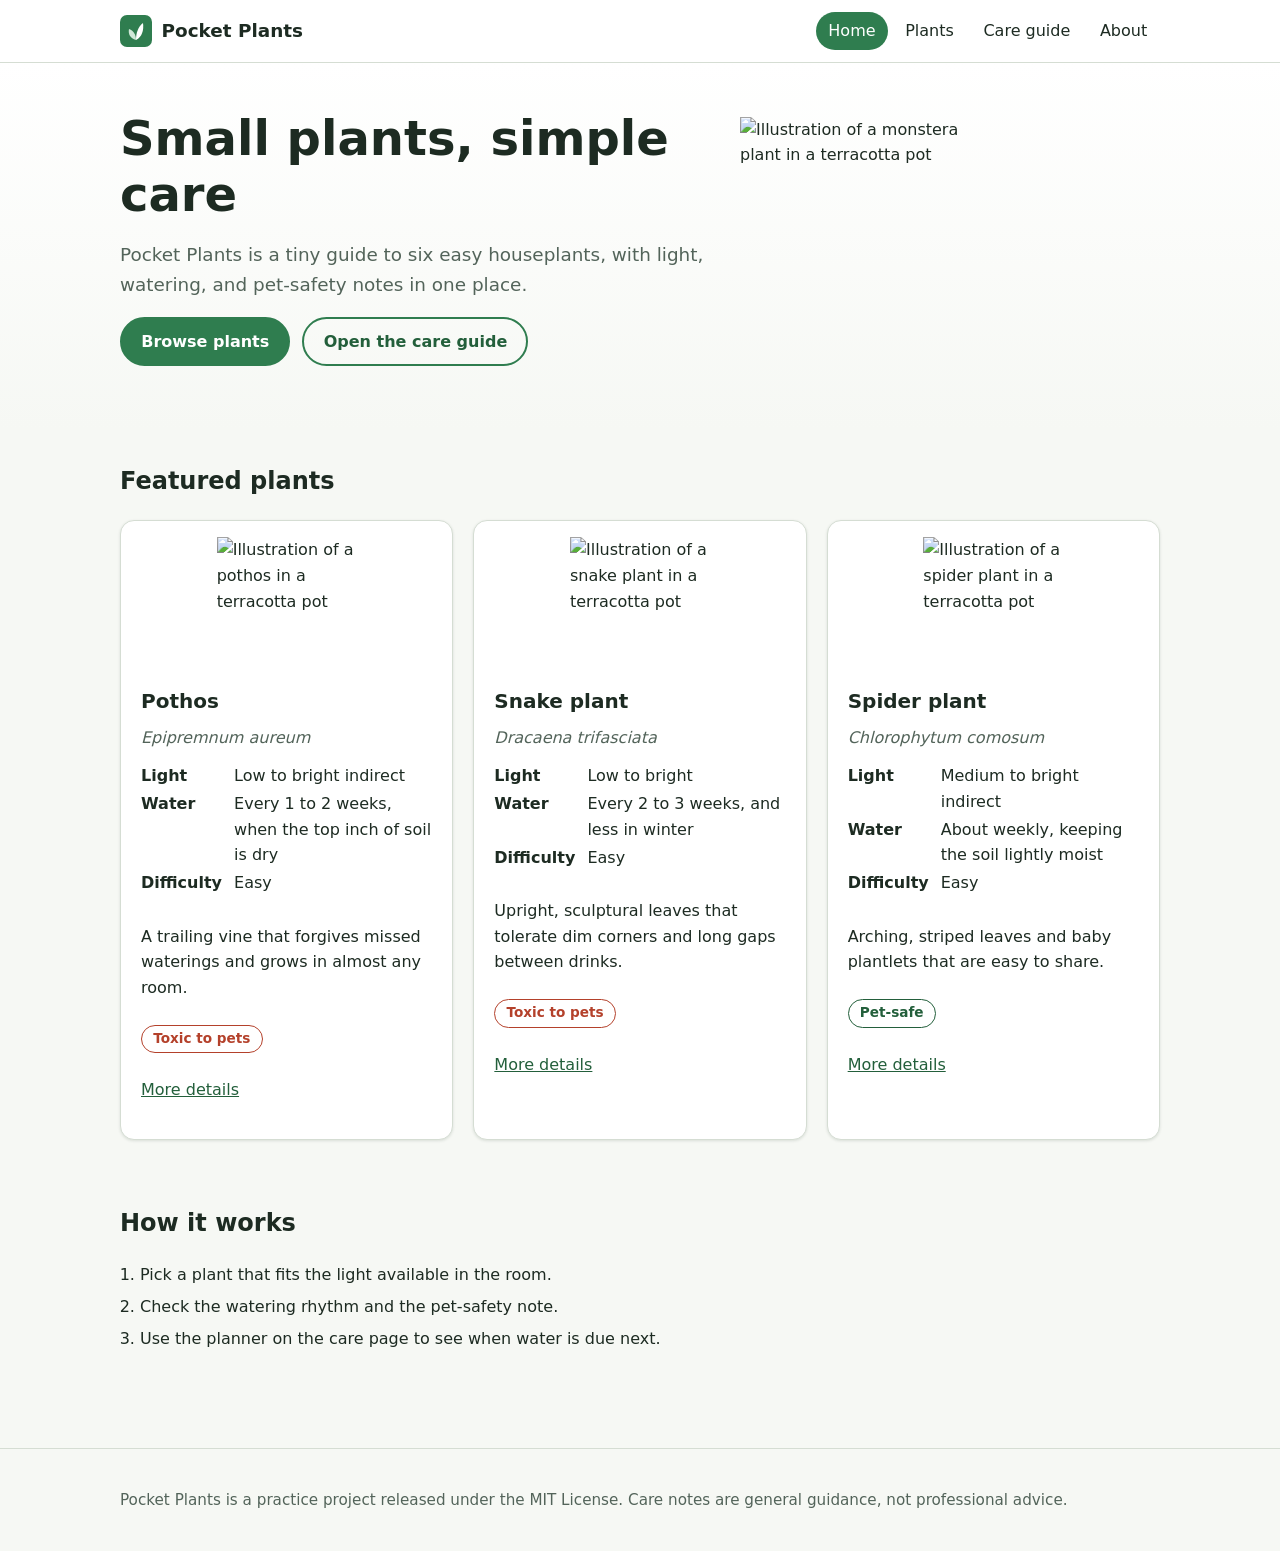
==== index.html @ 539ea081 "Add home page" ====
<!DOCTYPE html>
<html lang="en">
<head>
  <meta charset="utf-8">
  <meta name="viewport" content="width=device-width, initial-scale=1">
  <title>Pocket Plants: Small plants, simple care</title>
  <meta name="description" content="A small guide to six easy houseplants with light, watering, and pet-safety notes.">
  <link rel="icon" href="assets/favicon.svg" type="image/svg+xml">
  <link rel="stylesheet" href="css/styles.css">
</head>
<body>
  <a class="skip-link" href="#main">Skip to content</a>
  <header class="site-header">
    <div class="container header-inner">
      <a class="brand" href="index.html"><img src="assets/favicon.svg" alt="" width="32" height="32"><span>Pocket Plants</span></a>
      <nav aria-label="Main">
        <ul class="nav-list">
        <li><a href="index.html" aria-current="page">Home</a></li>
        <li><a href="plants.html">Plants</a></li>
        <li><a href="care.html">Care guide</a></li>
        <li><a href="about.html">About</a></li>
        </ul>
      </nav>
    </div>
  </header>
  <main id="main">
    <section class="hero">
      <div class="container hero-inner">
        <div>
          <h1>Small plants, simple care</h1>
          <p class="lead">Pocket Plants is a tiny guide to six easy houseplants, with light, watering, and pet-safety notes in one place.</p>
          <p class="actions">
            <a class="button" href="plants.html">Browse plants</a>
            <a class="button button-secondary" href="care.html">Open the care guide</a>
          </p>
        </div>
        <img src="assets/monstera.svg" alt="Illustration of a monstera plant in a terracotta pot" width="260" height="260">
      </div>
    </section>

    <section class="container section">
      <h2>Featured plants</h2>
      <div class="grid">
        <article class="plant-card" id="feature-pothos" data-name="Pothos" data-light="low medium bright" data-pets="toxic">
          <img src="assets/pothos.svg" alt="Illustration of a pothos in a terracotta pot" width="140" height="140">
          <h3>Pothos</h3>
          <p class="latin">Epipremnum aureum</p>
          <dl class="facts">
            <dt>Light</dt><dd>Low to bright indirect</dd>
            <dt>Water</dt><dd>Every 1 to 2 weeks, when the top inch of soil is dry</dd>
            <dt>Difficulty</dt><dd>Easy</dd>
          </dl>
          <p>A trailing vine that forgives missed waterings and grows in almost any room.</p>
          <span class="badge badge-toxic">Toxic to pets</span>
          <p><a href="plants.html#pothos">More details</a></p>
        </article>
        <article class="plant-card" id="feature-snake-plant" data-name="Snake plant" data-light="low medium bright" data-pets="toxic">
          <img src="assets/snake-plant.svg" alt="Illustration of a snake plant in a terracotta pot" width="140" height="140">
          <h3>Snake plant</h3>
          <p class="latin">Dracaena trifasciata</p>
          <dl class="facts">
            <dt>Light</dt><dd>Low to bright</dd>
            <dt>Water</dt><dd>Every 2 to 3 weeks, and less in winter</dd>
            <dt>Difficulty</dt><dd>Easy</dd>
          </dl>
          <p>Upright, sculptural leaves that tolerate dim corners and long gaps between drinks.</p>
          <span class="badge badge-toxic">Toxic to pets</span>
          <p><a href="plants.html#snake-plant">More details</a></p>
        </article>
        <article class="plant-card" id="feature-spider-plant" data-name="Spider plant" data-light="medium bright" data-pets="safe">
          <img src="assets/spider-plant.svg" alt="Illustration of a spider plant in a terracotta pot" width="140" height="140">
          <h3>Spider plant</h3>
          <p class="latin">Chlorophytum comosum</p>
          <dl class="facts">
            <dt>Light</dt><dd>Medium to bright indirect</dd>
            <dt>Water</dt><dd>About weekly, keeping the soil lightly moist</dd>
            <dt>Difficulty</dt><dd>Easy</dd>
          </dl>
          <p>Arching, striped leaves and baby plantlets that are easy to share.</p>
          <span class="badge badge-safe">Pet-safe</span>
          <p><a href="plants.html#spider-plant">More details</a></p>
        </article>
      </div>
    </section>

    <section class="container section">
      <h2>How it works</h2>
      <ol class="steps">
        <li>Pick a plant that fits the light available in the room.</li>
        <li>Check the watering rhythm and the pet-safety note.</li>
        <li>Use the planner on the care page to see when water is due next.</li>
      </ol>
    </section>
  </main>
  <footer class="site-footer">
    <div class="container">
      <p>Pocket Plants is a practice project released under the MIT License. Care notes are general guidance, not professional advice.</p>
    </div>
  </footer>
</body>
</html>
---- css/styles.css ----
:root {
  --bg: #f6f8f4;
  --surface: #ffffff;
  --text: #1d2b22;
  --muted: #53645a;
  --border: #d5ddd3;
  --accent: #2f7d4f;
  --accent-strong: #235f3b;
  --accent-contrast: #ffffff;
  --radius: 14px;
  --shadow: 0 1px 3px rgba(20, 40, 28, 0.12);
  color-scheme: light dark;
}

@media (prefers-color-scheme: dark) {
  :root {
    --bg: #101713;
    --surface: #18221c;
    --text: #e6efe8;
    --muted: #a8b9ae;
    --border: #2c3a31;
    --accent: #6fcf97;
    --accent-strong: #8fe0b0;
    --accent-contrast: #0b1510;
    --shadow: 0 1px 3px rgba(0, 0, 0, 0.5);
  }
}

* { box-sizing: border-box; }

[hidden] { display: none !important; }

body {
  margin: 0;
  background: var(--bg);
  color: var(--text);
  font-family: system-ui, -apple-system, "Segoe UI", Roboto, Helvetica, Arial, sans-serif;
  line-height: 1.6;
}

img { max-width: 100%; height: auto; }

a { color: var(--accent-strong); }

a:focus-visible, button:focus-visible, input:focus-visible, select:focus-visible, summary:focus-visible {
  outline: 3px solid var(--accent);
  outline-offset: 2px;
}

.container { width: min(1040px, 100% - 2rem); margin-inline: auto; }

.skip-link {
  position: absolute;
  left: 1rem;
  top: -4rem;
  padding: 0.5rem 1rem;
  background: var(--accent);
  color: var(--accent-contrast);
  border-radius: 0 0 8px 8px;
  z-index: 10;
}
.skip-link:focus { top: 0; }

.site-header { background: var(--surface); border-bottom: 1px solid var(--border); }
.header-inner { display: flex; flex-wrap: wrap; align-items: center; justify-content: space-between; gap: 0.5rem 1.5rem; padding-block: 0.75rem; }
.brand { display: inline-flex; align-items: center; gap: 0.6rem; font-weight: 700; font-size: 1.15rem; color: var(--text); text-decoration: none; }
.nav-list { display: flex; flex-wrap: wrap; gap: 0.25rem; margin: 0; padding: 0; list-style: none; }
.nav-list a { display: block; padding: 0.4rem 0.8rem; border-radius: 999px; color: var(--text); text-decoration: none; }
.nav-list a:hover { background: var(--bg); }
.nav-list a[aria-current="page"] { background: var(--accent); color: var(--accent-contrast); }

.hero { background: linear-gradient(180deg, var(--surface), var(--bg)); padding-block: 3rem; }
.hero-inner { display: grid; gap: 2rem; align-items: center; grid-template-columns: 1fr; }
@media (min-width: 720px) { .hero-inner { grid-template-columns: 1.4fr 1fr; } }
.hero h1 { font-size: clamp(2rem, 5vw, 3rem); line-height: 1.15; margin: 0 0 1rem; }
.lead { font-size: 1.15rem; color: var(--muted); max-width: 52ch; }
.actions { display: flex; flex-wrap: wrap; gap: 0.75rem; }

.button {
  display: inline-block;
  padding: 0.6rem 1.2rem;
  border: 2px solid var(--accent);
  border-radius: 999px;
  background: var(--accent);
  color: var(--accent-contrast);
  font: inherit;
  font-weight: 600;
  text-decoration: none;
  cursor: pointer;
}
.button:hover { background: var(--accent-strong); border-color: var(--accent-strong); }
.button-secondary { background: transparent; color: var(--accent-strong); }
.button-secondary:hover { background: var(--surface); color: var(--accent-strong); }

.section { padding-block: 2rem; }
.section h2 { margin-top: 0; }

.grid { display: grid; gap: 1.25rem; grid-template-columns: repeat(auto-fill, minmax(260px, 1fr)); }

.plant-card {
  display: flex;
  flex-direction: column;
  gap: 0.5rem;
  padding: 1rem 1.25rem 1.25rem;
  background: var(--surface);
  border: 1px solid var(--border);
  border-radius: var(--radius);
  box-shadow: var(--shadow);
}
.plant-card img { align-self: center; }
.plant-card h2, .plant-card h3 { margin: 0; font-size: 1.25rem; }
.latin { margin: 0; color: var(--muted); font-style: italic; }
.facts { display: grid; grid-template-columns: auto 1fr; gap: 0.15rem 0.75rem; margin: 0.25rem 0; }
.facts dt { font-weight: 600; }
.facts dd { margin: 0; }
.badge { align-self: flex-start; padding: 0.15rem 0.7rem; border-radius: 999px; font-size: 0.85rem; font-weight: 600; border: 1px solid currentColor; }
.badge-safe { color: var(--accent-strong); }
.badge-toxic { color: #b4412b; }
@media (prefers-color-scheme: dark) { .badge-toxic { color: #f1998a; } }

.filters { display: flex; flex-wrap: wrap; align-items: end; gap: 1rem; padding: 1rem 1.25rem; margin-bottom: 1rem; background: var(--surface); border: 1px solid var(--border); border-radius: var(--radius); }
.field { display: flex; flex-direction: column; gap: 0.25rem; }
.field label { font-weight: 600; }
input[type="search"], input[type="date"], select { padding: 0.45rem 0.6rem; font: inherit; color: var(--text); background: var(--bg); border: 1px solid var(--border); border-radius: 8px; min-width: 12rem; }
.check { display: flex; align-items: center; gap: 0.5rem; }

.table-wrap { overflow-x: auto; }
table { width: 100%; border-collapse: collapse; background: var(--surface); }
caption { text-align: left; padding: 0.5rem 0; font-weight: 600; }
th, td { padding: 0.6rem 0.8rem; text-align: left; border-bottom: 1px solid var(--border); vertical-align: top; }
thead th { background: var(--bg); }

.panel { padding: 1.25rem; background: var(--surface); border: 1px solid var(--border); border-radius: var(--radius); }
.planner { display: flex; flex-wrap: wrap; align-items: end; gap: 1rem; }
.result { margin: 1rem 0 0; font-weight: 600; min-height: 1.6em; }

.steps { padding-left: 1.25rem; }
.steps li { margin-bottom: 0.4rem; }
.checklist { list-style: none; padding: 0; }
.checklist li { margin-bottom: 0.35rem; }
details { background: var(--surface); border: 1px solid var(--border); border-radius: 10px; padding: 0.6rem 1rem; margin-bottom: 0.6rem; }
summary { cursor: pointer; font-weight: 600; }

.site-footer { margin-top: 3rem; padding-block: 1.5rem; border-top: 1px solid var(--border); color: var(--muted); font-size: 0.95rem; }
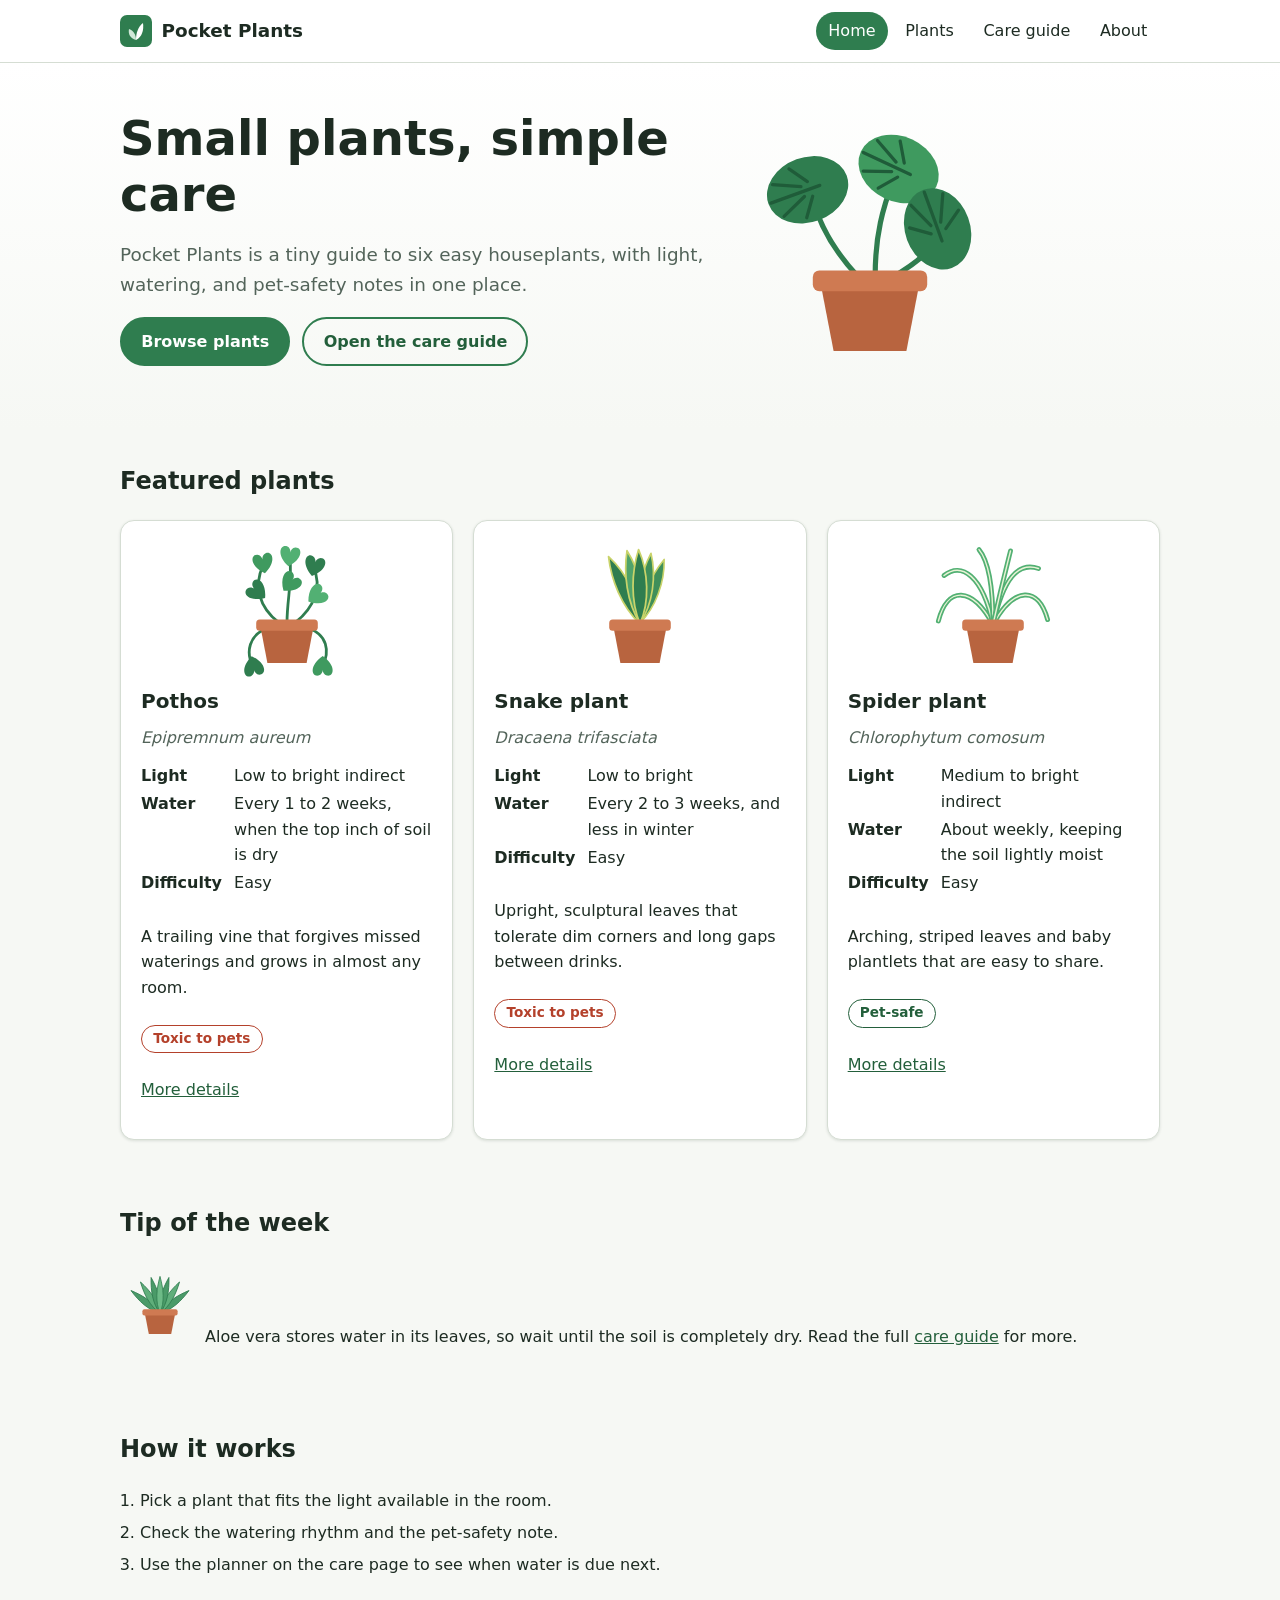
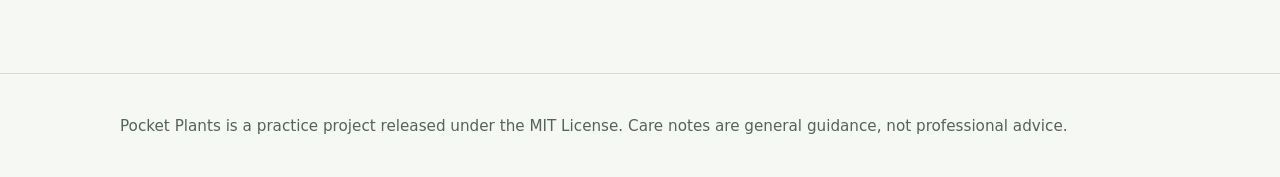
==== commit 182a9c7e: "Add tip of the week section" ====
--- a/index.html
+++ b/index.html
@@ -84,6 +84,11 @@
     </section>
 
     <section class="container section">
+      <h2>Tip of the week</h2>
+      <p><img src="assets/aloe.svg" width="80" height="80"> Aloe vera stores water in its leaves, so wait until the soil is completely dry. Read the full <a href="care-guide.html">care guide</a> for more.</p>
+    </section>
+
+    <section class="container section">
       <h2>How it works</h2>
       <ol class="steps">
         <li>Pick a plant that fits the light available in the room.</li>
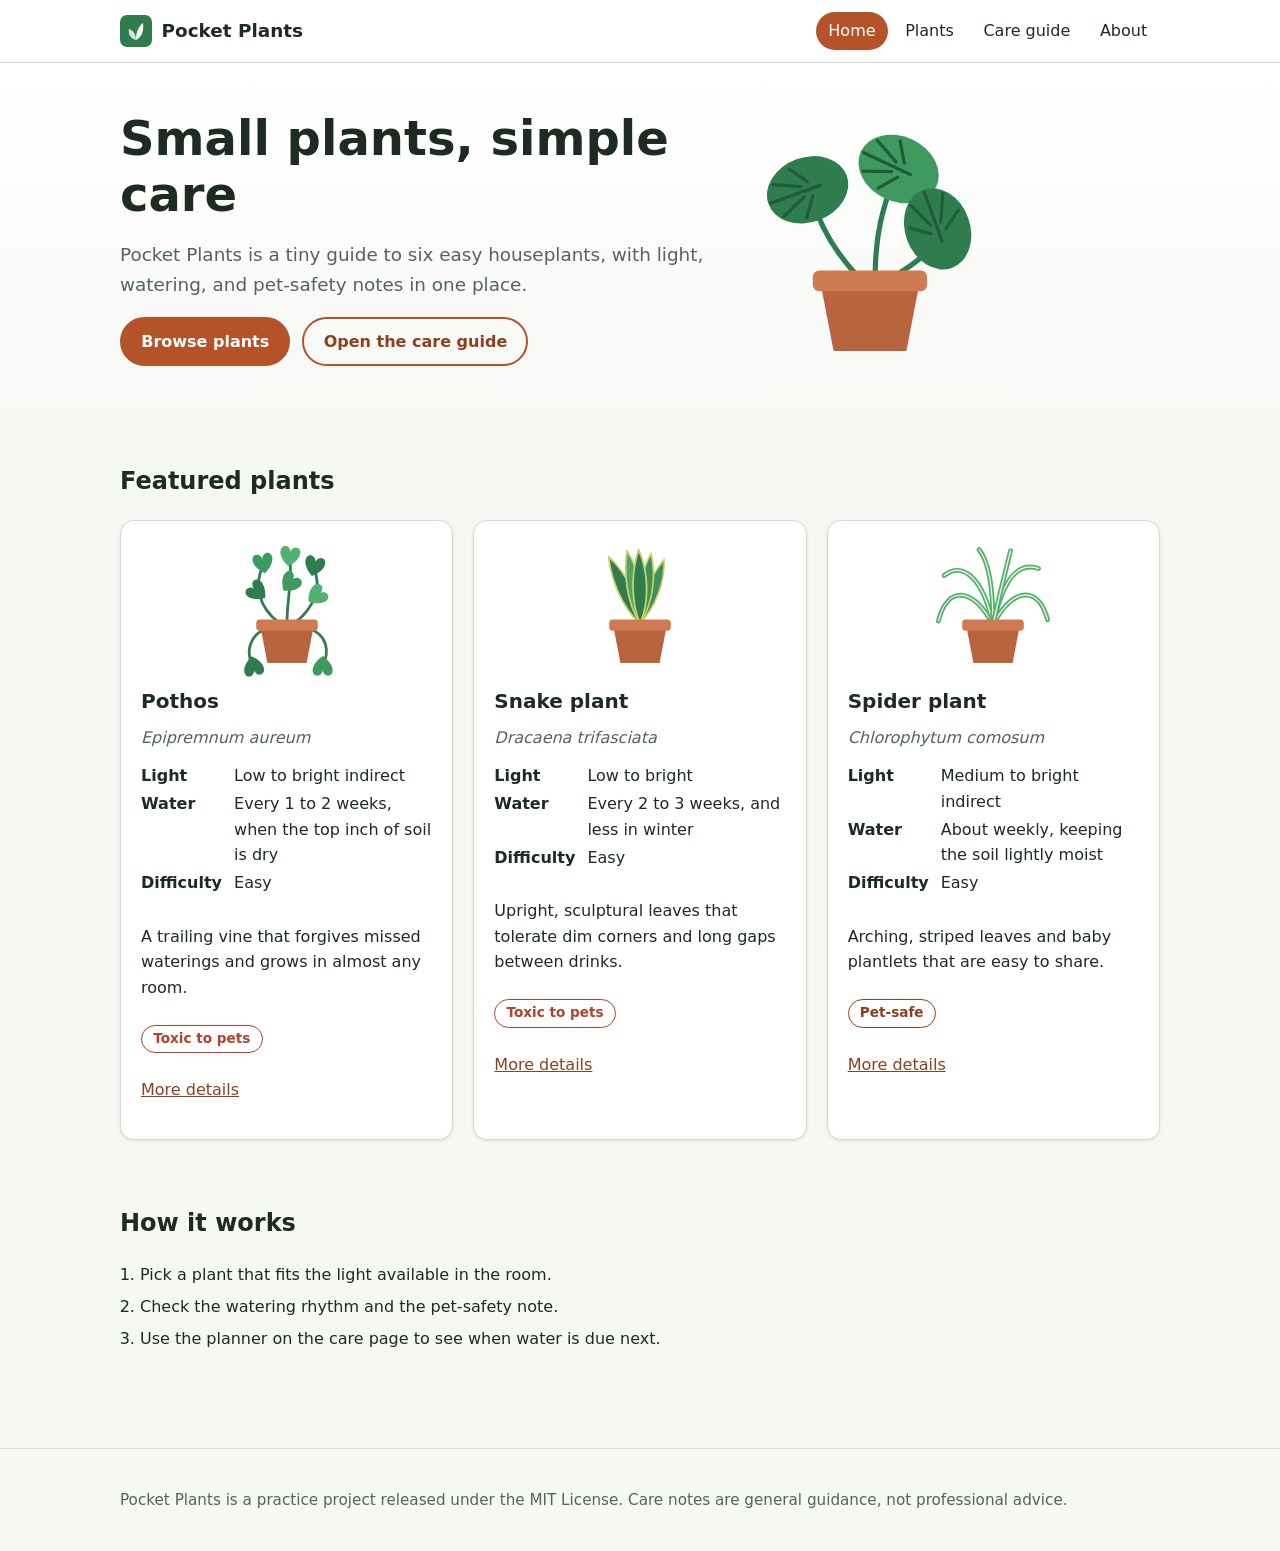
==== commit 76ae0325: "Update title to 'Pocket Plants V2'" ====
--- a/index.html
+++ b/index.html
@@ -3,7 +3,7 @@
 <head>
   <meta charset="utf-8">
   <meta name="viewport" content="width=device-width, initial-scale=1">
-  <title>Pocket Plants: Small plants, simple care</title>
+  <title>Pocket Plants V2: Small plants, simple care</title>
   <meta name="description" content="A small guide to six easy houseplants with light, watering, and pet-safety notes.">
   <link rel="icon" href="assets/favicon.svg" type="image/svg+xml">
   <link rel="stylesheet" href="css/styles.css">
@@ -84,11 +84,6 @@
     </section>
 
     <section class="container section">
-      <h2>Tip of the week</h2>
-      <p><img src="assets/aloe.svg" width="80" height="80"> Aloe vera stores water in its leaves, so wait until the soil is completely dry. Read the full <a href="care-guide.html">care guide</a> for more.</p>
-    </section>
-
-    <section class="container section">
       <h2>How it works</h2>
       <ol class="steps">
         <li>Pick a plant that fits the light available in the room.</li>
--- a/css/styles.css
+++ b/css/styles.css
@@ -4,8 +4,8 @@
   --text: #1d2b22;
   --muted: #53645a;
   --border: #d5ddd3;
-  --accent: #2f7d4f;
-  --accent-strong: #235f3b;
+  --accent: #b4532a;
+  --accent-strong: #8f3f1e;
   --accent-contrast: #ffffff;
   --radius: 14px;
   --shadow: 0 1px 3px rgba(20, 40, 28, 0.12);
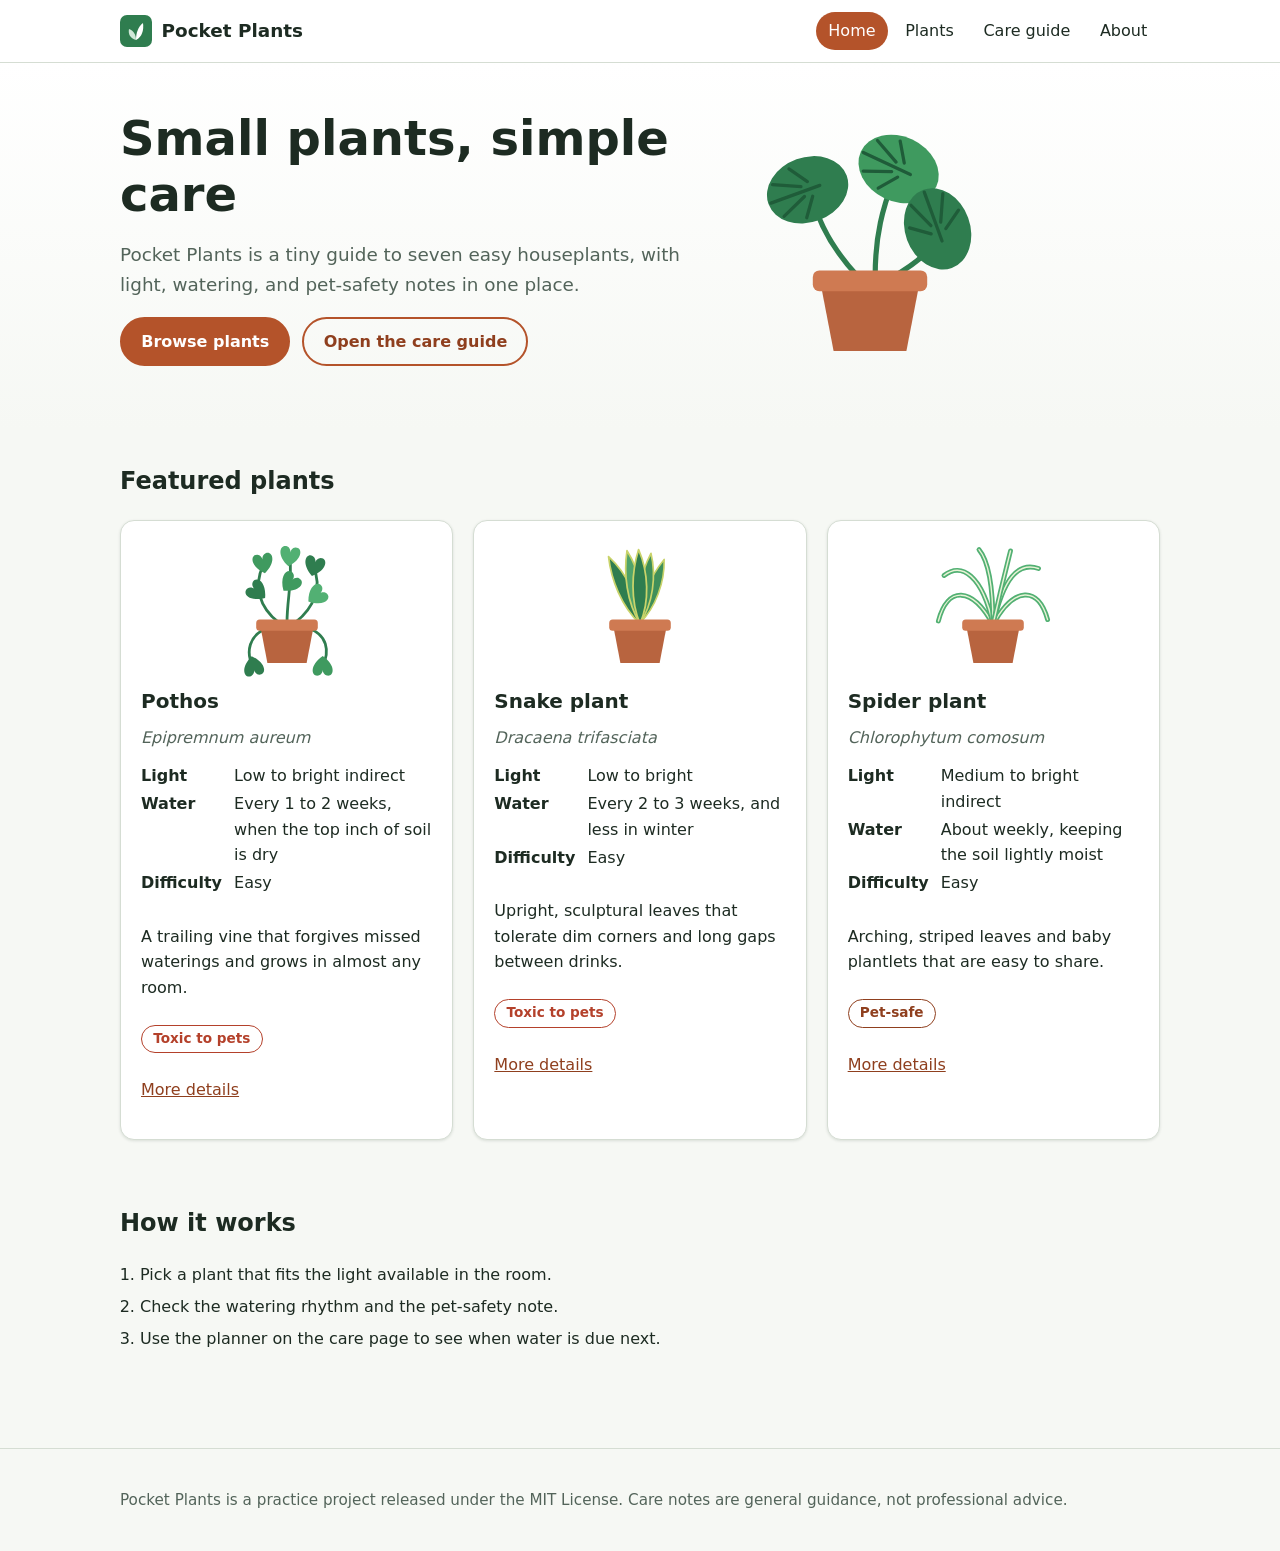
==== commit b7c9bfc5: "Add ZZ plant to plant guide Co-authored-by: Copilot App <223556219+Copilot@users.noreply.github.com>" ====
--- a/index.html
+++ b/index.html
@@ -3,8 +3,8 @@
 <head>
   <meta charset="utf-8">
   <meta name="viewport" content="width=device-width, initial-scale=1">
-  <title>Pocket Plants V2: Small plants, simple care</title>
-  <meta name="description" content="A small guide to six easy houseplants with light, watering, and pet-safety notes.">
+  <title>Pretty Plants: Small plants, simple care</title>
+  <meta name="description" content="A small guide to seven easy houseplants with light, watering, and pet-safety notes.">
   <link rel="icon" href="assets/favicon.svg" type="image/svg+xml">
   <link rel="stylesheet" href="css/styles.css">
 </head>
@@ -28,7 +28,7 @@
       <div class="container hero-inner">
         <div>
           <h1>Small plants, simple care</h1>
-          <p class="lead">Pocket Plants is a tiny guide to six easy houseplants, with light, watering, and pet-safety notes in one place.</p>
+          <p class="lead">Pocket Plants is a tiny guide to seven easy houseplants, with light, watering, and pet-safety notes in one place.</p>
           <p class="actions">
             <a class="button" href="plants.html">Browse plants</a>
             <a class="button button-secondary" href="care.html">Open the care guide</a>
